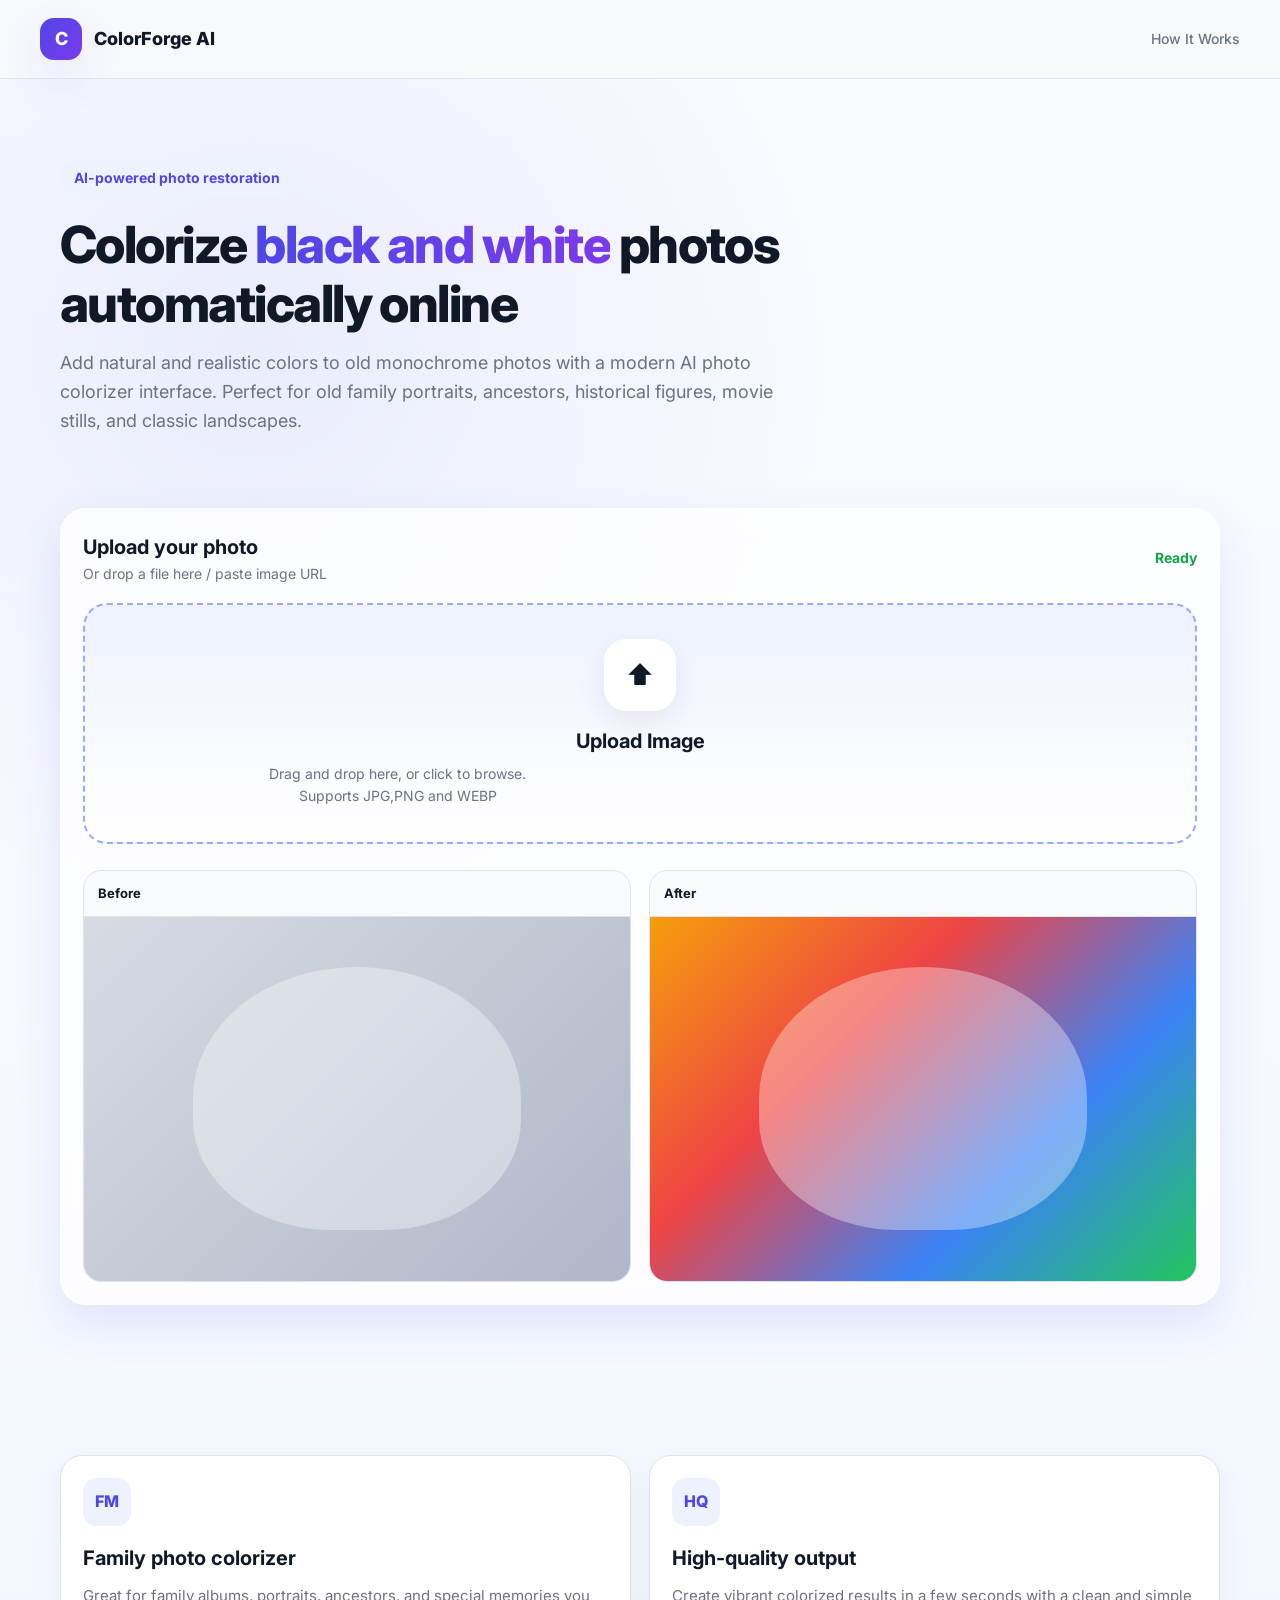
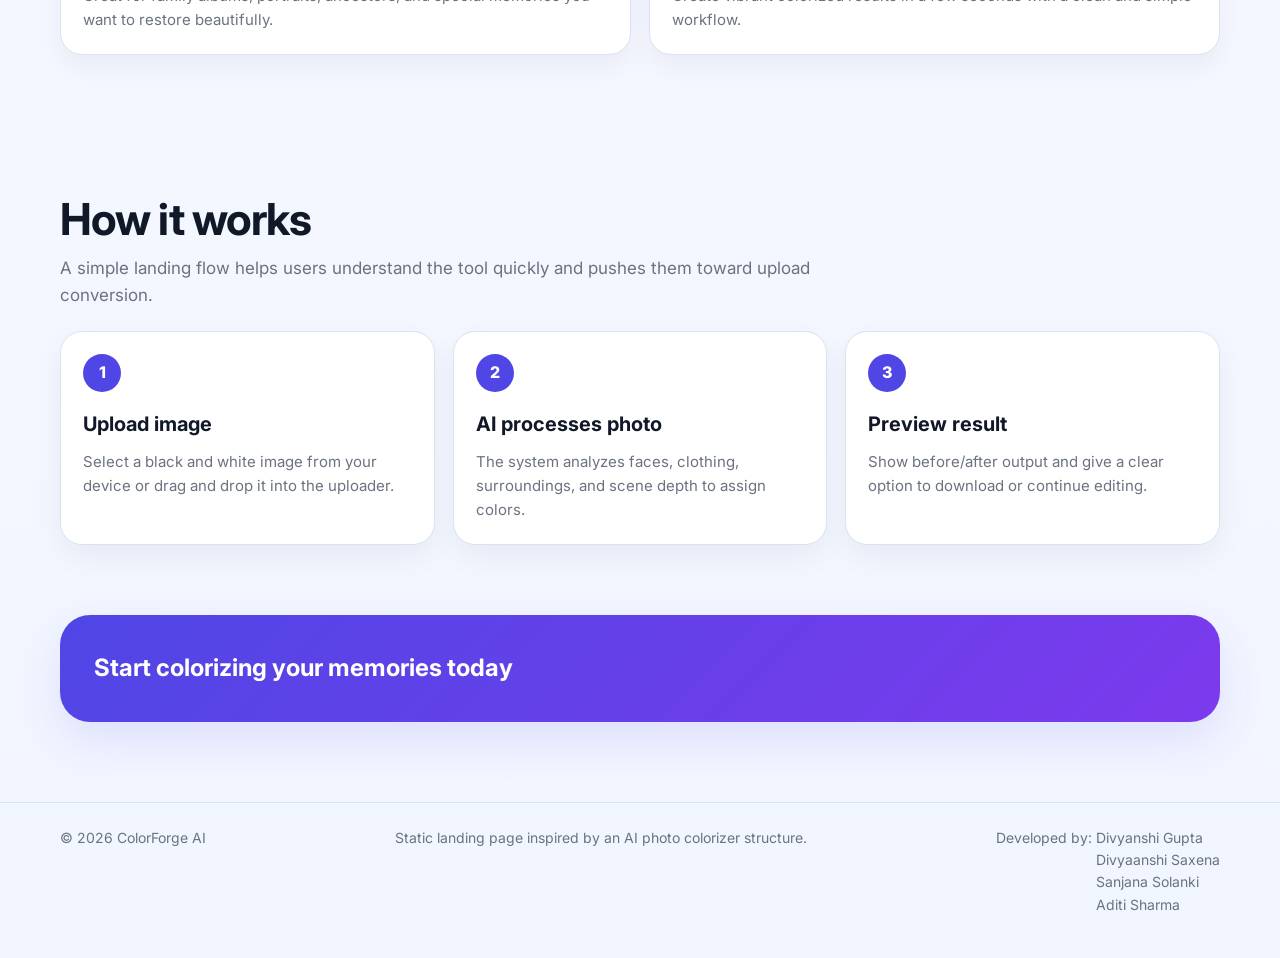
==== Frontend/frontend1.html @ d3a46059 "renamed folder" ====
<!DOCTYPE html>
<html lang="en" data-theme="light">
<head>
  <meta charset="UTF-8" />
 <meta name="viewport" content="width=device-width, initial-scale=1.0">
  <title>AI Photo Colorizer</title>

  <link rel="preconnect" href="https://fonts.googleapis.com">
  <link rel="preconnect" href="https://fonts.gstatic.com" crossorigin>
  <link href="https://fonts.googleapis.com/css2?family=Inter:wght@400;500;600;700;800&display=swap" rel="stylesheet">

  <style>
    :root {
      --bg: #f7f9fc;
      --card: #ffffff;
      --soft: #eef2ff;
      --text: #111827;
      --muted: #6b7280;
      --border: #dbe3ef;
      --primary: #4f46e5;
      --primary-dark: #4338ca;
      --success: #16a34a;
      --radius: 18px;
      --shadow: 0 18px 45px rgba(79, 70, 229, 0.12);
      --container: 1180px;
    }

    * {
      box-sizing: border-box;
      margin: 0;
      padding: 0;
    }

    html {
      scroll-behavior: smooth;
    }

    body {
      font-family: "Inter", sans-serif;
        background: linear-gradient(180deg, #f9fbff 0%, #f1f5ff 100%);
      color: var(--text);
      line-height: 1.6;
    }

    img {
      max-width: 100%;
      display: block;
    }

    a {
      text-decoration: none;
      color: inherit;
    }

   .container{
  width: 100%;
  max-width: 1200px;
  margin: 0 auto;
  padding: 0 20px;
}
    .navbar {
      position: sticky;
      top: 0;
      z-index: 50;
      background: rgba(247, 249, 252, 0.88);
      backdrop-filter: blur(14px);
      border-bottom: 1px solid rgba(219, 227, 239, 0.8);
    }

    .nav-inner {
      display: flex;
      align-items: center;
      justify-content: space-between;
      padding: 18px 0;
      gap: 20px;
    }

    .logo {
      display: flex;
      align-items: center;
      gap: 12px;
      font-weight: 800;
      font-size: 18px;
    }

    .logo-badge {
      width: 42px;
      height: 42px;
      border-radius: 14px;
      background: linear-gradient(135deg, #4f46e5, #7c3aed);
      color: white;
      display: grid;
      place-items: center;
      box-shadow: var(--shadow);
    }

    .nav-links {
      display: flex;
      gap: 24px;
      color: var(--muted);
      font-size: 14px;
      font-weight: 500;
    }

    .nav-btn {
      background: var(--primary);
      color: white;
      padding: 12px 18px;
      border-radius: 999px;
      font-weight: 700;
      border: none;
      cursor: pointer;
    }
    .hero {
  padding: 100px 0 80px;
  background: radial-gradient(circle at 20% 20%, rgba(79,70,229,0.08), transparent 40%);
  width:100%;
}
.upload-card {
  width: 100%;
}



    .hero-grid {
      display: grid;
     grid-template-columns: 1fr;
      gap: 32px;
      align-items: center;
      
    }

    .tag {
      display: inline-flex;
      align-items: center;
      gap: 8px;
      background: var(--soft);
      color: var(--primary);
      padding: 8px 14px;
      border-radius: 999px;
      font-weight: 700;
      font-size: 14px;
    }

   h1 {
   font-size: clamp(36px, 4vw, 52px);
  font-weight: 800;
  letter-spacing: -0.03em;
  line-height: 1.15;
  margin: 18px 0 16px;
  max-width: 28ch;   /* was 20ch → now more natural */
}
.hero-grid > div:first-child {
  margin-top: -20px;
}
 h1 span {
  background: linear-gradient(90deg, #4f46e5, #7c3aed);
  -webkit-background-clip: text;
  -webkit-text-fill-color: transparent;
}
    .hero p {
      color: var(--muted);
      font-size: 18px;
      max-width: 65ch;
    }


    .btn {
      padding: 14px 22px;
      border-radius: 999px;
      font-weight: 700;
      border: none;
      cursor: pointer;
      transition: 0.2s ease;
    }

    .btn-primary {
      background: var(--primary);
      color: white;
      box-shadow: var(--shadow);
    }

    .btn-primary:hover {
      background: var(--primary-dark);
    }

    .btn-secondary {
      background: white;
      color: var(--text);
      border: 1px solid var(--border);
    }

    .upload-card {
      background: rgba(255,255,255,0.75);
      backdrop-filter: blur(14px);
      border: 1px solid rgba(255,255,255,0.4);  
      border-radius: 26px;
      padding: 22px;
      box-shadow: var(--shadow);
      margin-top: 40px;
       width: 100%;
    }

    .upload-head {
      display: flex;
      justify-content: space-between;
      align-items: center;
      margin-bottom: 18px;
      gap: 12px;
    }

    .upload-head h3 {
      font-size: 20px;
    }

    .status {
      color: var(--success);
      font-weight: 700;
      font-size: 14px;
    }

    .dropzone {
      border: 2px dashed #9aa8ff;
      border-radius: 24px;
      padding: 34px 20px;
      text-align: center;
      background: linear-gradient(180deg, #eef2ff 0%, #ffffff 100%);
      cursor: pointer;
      transition: 0.2s ease;
    }

    .dropzone:hover {
      transform: translateY(-2px);
    }

    .drop-icon {
      width: 72px;
      height: 72px;
      border-radius: 22px;
      display: grid;
      place-items: center;
      background: white;
      box-shadow: 0 10px 30px rgba(17, 24, 39, 0.08);
      margin: 0 auto 14px;
      font-size: 28px;
    }

    .dropzone strong {
      display: block;
      font-size: 20px;
      margin-bottom: 6px;
    }

    .dropzone p {
      color: var(--muted);
      font-size: 14px;
    }

    .demo-links {
      margin-top: 16px;
      color: var(--muted);
      font-size: 14px;
    }


    .compare {
  display: grid;
  grid-template-columns: 1fr 1fr;
  gap: 18px;
  margin-top: 26px;
}

    .compare-box {
      background: #f8fafc;
      border: 1px solid var(--border);
      border-radius: 18px;
      overflow: hidden;
    }

    .compare-box .label {
      padding: 12px 14px;
      font-size: 13px;
      font-weight: 700;
      border-bottom: 1px solid var(--border);
    }

    .art {
  aspect-ratio: 3/2;   /* bigger height */
  min-height: 220px;   /* force size */
  position: relative;
}

    .art.before {
      background: linear-gradient(135deg, #d7dbe2, #adb7c8);
    }

    .art.after {
      background: linear-gradient(135deg, #f59e0b, #ef4444 35%, #3b82f6 68%, #22c55e);
    }

    .art::before {
      content: "";
      position: absolute;
      inset: 14% 20%;
      border-radius: 50% 50% 42% 42%;
      background: rgba(255, 255, 255, 0.35);
    }

    .section {
      padding: 70px 0;
    }

    .section-title {
      margin-bottom: 22px;
      max-width: 760px;
    }

    .section-title h2 {
      font-size: clamp(30px, 4vw, 44px);
      line-height: 1.1;
      letter-spacing: -0.02em;
      margin-bottom: 12px;
    }

    .section-title p {
      color: var(--muted);
      font-size: 17px;
    }

    .grid-3 {
      display: grid;
      grid-template-columns: repeat(3, 1fr);
      gap: 18px;
    }

    .grid-2 {
      display: grid;
      grid-template-columns: repeat(2, 1fr);
      gap: 18px;
    }

    .card {
      background: white;
      border: 1px solid var(--border);
      border-radius: 22px;
      padding: 22px;
      box-shadow: 0 12px 30px rgba(17, 24, 39, 0.05);
    }

    .card-icon {
      width: 48px;
      height: 48px;
      border-radius: 14px;
      background: var(--soft);
      color: var(--primary);
      display: grid;
      place-items: center;
      font-weight: 800;
      margin-bottom: 16px;
    }

    .card h3 {
      margin-bottom: 10px;
      font-size: 20px;
    }

    .card p {
      color: var(--muted);
      font-size: 15px;
    }

    .steps .step-no {
      width: 38px;
      height: 38px;
      border-radius: 50%;
      display: grid;
      place-items: center;
      background: var(--primary);
      color: white;
      font-weight: 800;
      margin-bottom: 16px;
    }

    .cta {
      padding-bottom: 80px;
    }

    .cta-box {
      background: linear-gradient(135deg, #4f46e5, #7c3aed);
      color: white;
      padding: 34px;
      border-radius: 30px;
      display: flex;
      align-items: center;
      justify-content: space-between;
      gap: 18px;
      box-shadow: var(--shadow);
    }
    .cta-box p {
      color: rgba(255,255,255,0.88);
      margin-top: 10px;
      max-width: 58ch;
    }

    .cta-box .btn-secondary {
      background: white;
      border: none;
    }

    footer {
      border-top: 1px solid var(--border);
      padding: 24px 0 42px;
      color: var(--muted);
      font-size: 14px;
    }

    .footer-inner {
      display: flex;
      justify-content: space-between;
      gap: 16px;
      flex-wrap: wrap;
    }

    @media (max-width: 980px) {
      .grid-3,
      .grid-2,
      .compare,
      .cta-box,
      .hero-grid{
        grid-template-columns: 1fr;
        flex-direction: column;
        align-items: flex-start;
      }

      .nav-links {
        display: none;
      }

      h1 {
        max-width: 100%;
      }
    }

    @media (max-width: 640px) {
      .hero {
        padding-top: 48px;
      }

      .hero-actions .btn,
      .nav-btn {
        width: 100%;
        text-align: center;
      }

      .upload-card {
        padding: 16px;
      }

      .dropzone {
        padding: 24px 16px;
      }
      .hero-container{
  width:100%;
  max-width:1180px;
  margin-inline:auto;
  padding-inline:16px;
}
.compare-box {
  background: #f8fafc;
  border: 1px solid var(--border);
  border-radius: 18px;
  overflow: hidden;
  padding: 6px;
}
.dropzone:hover {
  transform: translateY(-3px) scale(1.01);
  box-shadow: 0 12px 30px rgba(79,70,229,0.15);
}
.compare {
  width: 100%;
}
.upload-card {
  margin-top: 40px;
}
.hero-grid {
  text-align: center;
}
    }
  </style>
</head>
<body>

  <header class="navbar">
    <div class="container nav-inner">
      <div class="logo">
        <div class="logo-badge">C</div>
        <div>ColorForge AI</div>
      </div>

      <nav class="nav-links">
        <a href="#how">How It Works</a>
      </nav>

     
    </div>
  </header>

  <main>
    <section class="hero">
      <div class="container hero-grid">
        <div>
          <div class="tag">AI-powered photo restoration</div>
         <h1>
  Colorize <span>black and white</span> photos automatically online
</h1>
          <p>
            Add natural and realistic colors to old monochrome photos with a modern AI photo colorizer interface.
            Perfect for old family portraits, ancestors, historical figures, movie stills, and classic landscapes.
          </p>

         
        </div>

        <div class="upload-card" id="upload">
          <div class="upload-head">
            <div>
              <h3>Upload your photo</h3>
              <p style="color: var(--muted); font-size: 14px;">Or drop a file here / paste image URL</p>
            </div>
            <div class="status" id="statusText">Ready</div>
          </div>

          <div class="dropzone" id="dropzone">
            <div class="drop-icon">⬆</div>
            <strong>Upload Image</strong>
            <p>Drag and drop here, or click to browse.</p>
            <p>Supports JPG,PNG and WEBP</p>
            <input type="file" id="fileInput" accept="image/*" hidden />
          </div>

         

          <div class="compare">
            <div class="compare-box">
              <div class="label">Before</div>
              <div class="art before"></div>
            </div>
            <div class="compare-box">
              <div class="label">After</div>
              <div class="art after"></div>
            </div>
          </div>
        </div>
      </div>
    </section>

    <section class="section">
      <div class="container">
        <div class="grid-2">
          <div class="card">
            <div class="card-icon">FM</div>
            <h3>Family photo colorizer</h3>
            <p>
              Great for family albums, portraits, ancestors, and special memories you want to restore beautifully.
            </p>
          </div>

          <div class="card">
            <div class="card-icon">HQ</div>
            <h3>High-quality output</h3>
            <p>
              Create vibrant colorized results in a few seconds with a clean and simple workflow.
            </p>
          </div>
        </div>
      </div>
    </section>

    <section class="section steps" id="how">
      <div class="container">
        <div class="section-title">
          <h2>How it works</h2>
          <p>
            A simple landing flow helps users understand the tool quickly and pushes them toward upload conversion.
          </p>
        </div>

        <div class="grid-3">
          <div class="card">
            <div class="step-no">1</div>
            <h3>Upload image</h3>
            <p>Select a black and white image from your device or drag and drop it into the uploader.</p>
          </div>

          <div class="card">
            <div class="step-no">2</div>
            <h3>AI processes photo</h3>
            <p>The system analyzes faces, clothing, surroundings, and scene depth to assign colors.</p>
          </div>

          <div class="card">
            <div class="step-no">3</div>
            <h3>Preview result</h3>
            <p>Show before/after output and give a clear option to download or continue editing.</p>
          </div>
        </div>
      </div>
    </section>

    <section class="cta">
      <div class="container">
        <div class="cta-box">
          <div>
            <h2>Start colorizing your memories today</h2>
          </div> 
        </div>
      </div>
    </section>
  </main>

  <footer>
    <div class="container footer-inner">
      <div>© 2026 ColorForge AI</div>
      <div>Static landing page inspired by an AI photo colorizer structure.</div>
      <div>Developed by: Divyanshi Gupta <br>
        &nbsp; &nbsp; &nbsp; &nbsp; &nbsp; &nbsp;&nbsp;&nbsp;&nbsp;&nbsp;&nbsp;&nbsp;&nbsp;&nbsp;&nbsp;&nbsp;&nbsp;&nbsp;&nbsp; Divyaanshi Saxena<br>
        &nbsp; &nbsp; &nbsp; &nbsp; &nbsp; &nbsp;&nbsp;&nbsp;&nbsp;&nbsp;&nbsp;&nbsp;&nbsp;&nbsp;&nbsp;&nbsp;&nbsp;&nbsp;&nbsp; Sanjana Solanki<br>
        &nbsp; &nbsp; &nbsp; &nbsp; &nbsp; &nbsp;&nbsp;&nbsp;&nbsp;&nbsp;&nbsp;&nbsp;&nbsp;&nbsp;&nbsp;&nbsp;&nbsp;&nbsp;&nbsp; Aditi Sharma<br>
        
       
      </div>
    </div>
  </footer>

  <script>
    const dropzone = document.getElementById("dropzone");
    const fileInput = document.getElementById("fileInput");
    const statusText = document.getElementById("statusText");

    dropzone.addEventListener("click", () => fileInput.click());

    fileInput.addEventListener("change", () => {
      const file = fileInput.files[0];
      if (file) {
        statusText.textContent = "Selected: " + file.name;
      }
    });

    ["dragenter", "dragover"].forEach(eventName => {
      dropzone.addEventListener(eventName, e => {
        e.preventDefault();
        dropzone.style.borderColor = "#4f46e5";
      });
    });

    ["dragleave", "drop"].forEach(eventName => {
      dropzone.addEventListener(eventName, e => {
        e.preventDefault();
        dropzone.style.borderColor = "#9aa8ff";
      });
    });

    dropzone.addEventListener("drop", e => {
      const files = e.dataTransfer.files;
      if (files.length > 0) {
        fileInput.files = files;
        statusText.textContent = "Selected: " + files[0].name;
      }
    });
  </script>
</body>
</html>
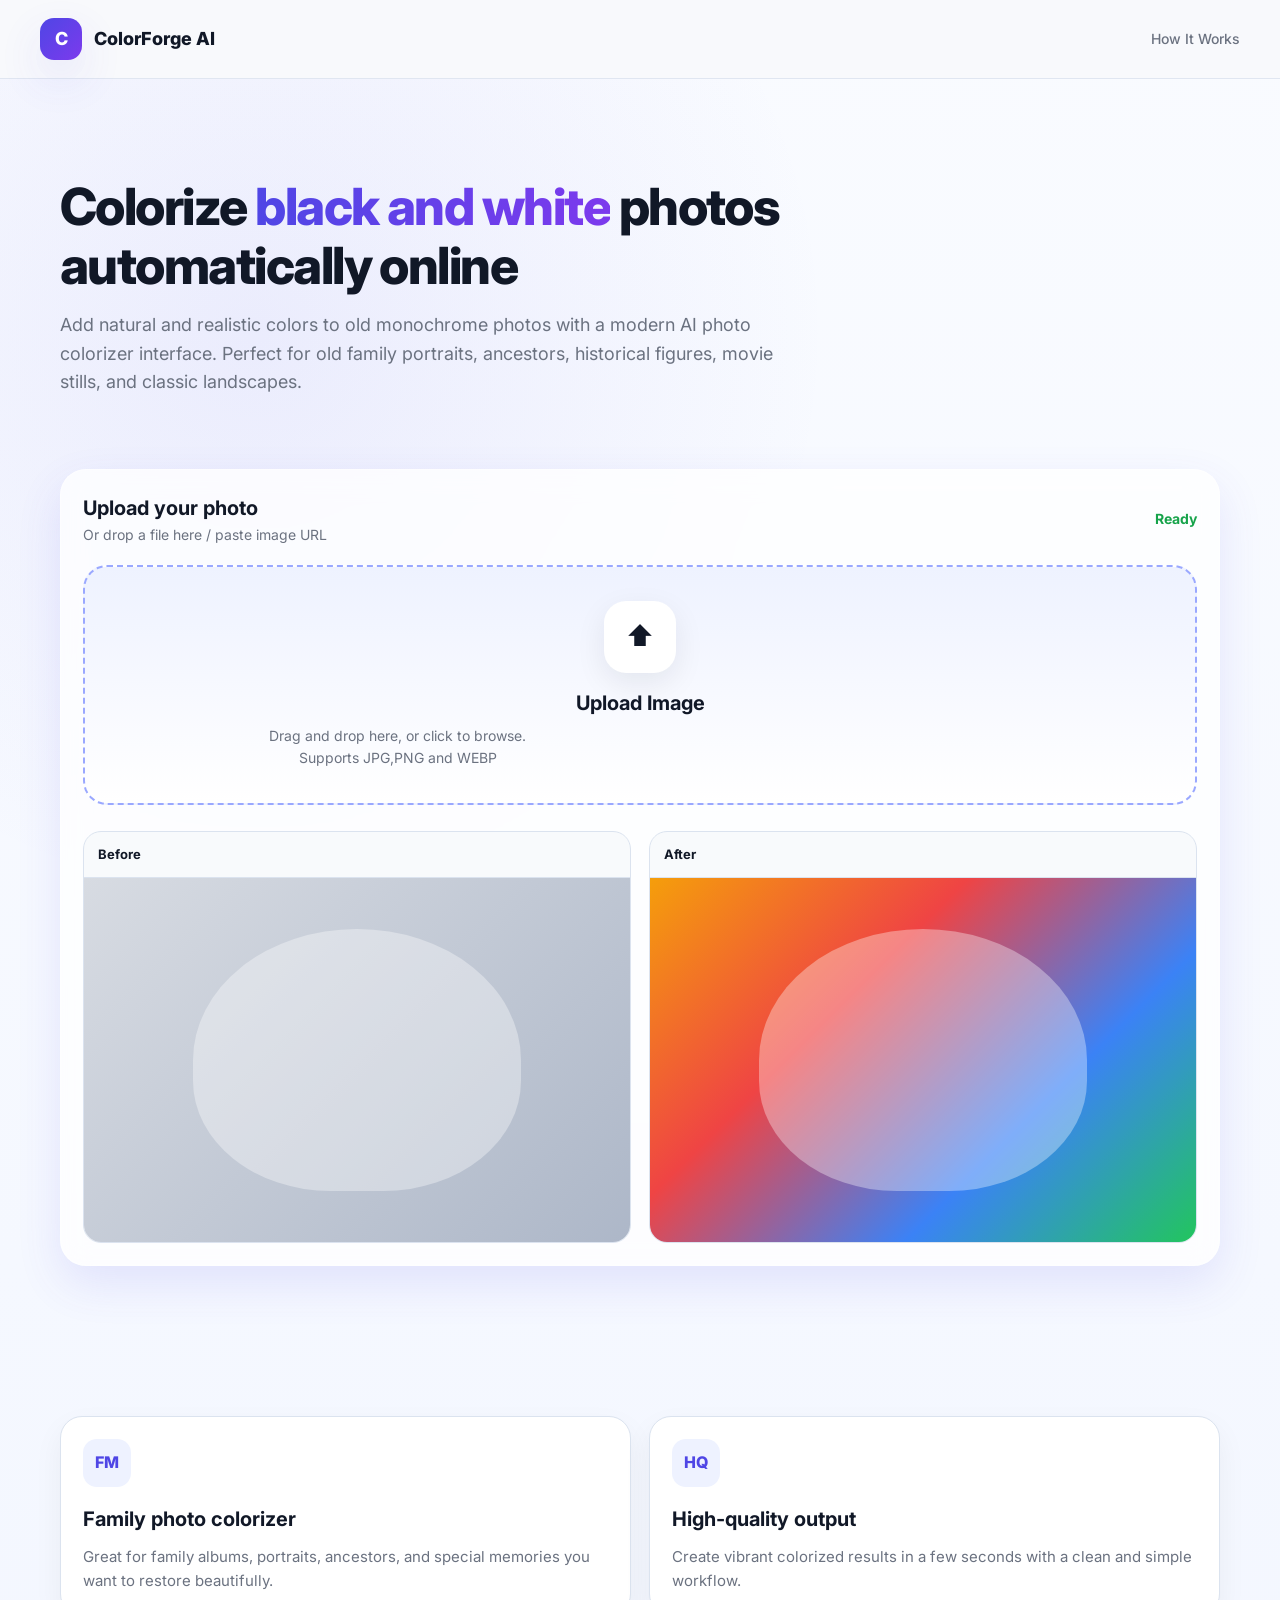
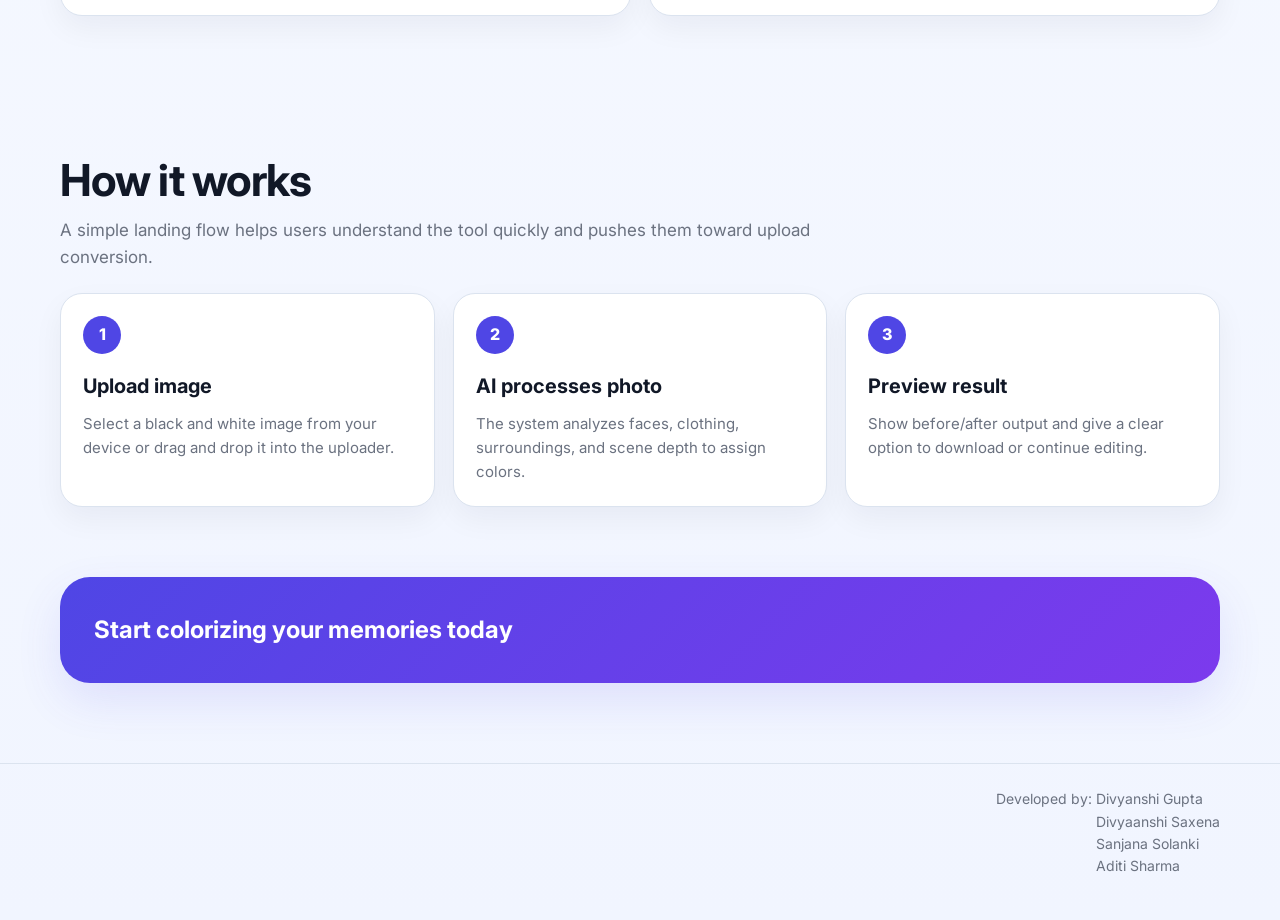
==== commit 41de2006: "Refactor CSS styles and improve HTML structure" ====
--- a/Frontend/frontend1.html
+++ b/Frontend/frontend1.html
@@ -37,7 +37,7 @@
 
     body {
       font-family: "Inter", sans-serif;
-        background: linear-gradient(180deg, #f9fbff 0%, #f1f5ff 100%);
+      background: linear-gradient(180deg, #f9fbff 0%, #f1f5ff 100%);
       color: var(--text);
       line-height: 1.6;
     }
@@ -52,12 +52,12 @@
       color: inherit;
     }
 
-   .container{
-  width: 100%;
-  max-width: 1200px;
-  margin: 0 auto;
-  padding: 0 20px;
-}
+    .container{
+      width: 100%;
+      max-width: 1200px;
+      margin: 0 auto;
+      padding: 0 20px;
+    }
     .navbar {
       position: sticky;
       top: 0;
@@ -112,22 +112,20 @@
       cursor: pointer;
     }
     .hero {
-  padding: 100px 0 80px;
-  background: radial-gradient(circle at 20% 20%, rgba(79,70,229,0.08), transparent 40%);
-  width:100%;
-}
-.upload-card {
-  width: 100%;
-}
-
-
+      padding: 100px 0 80px;
+      background: radial-gradient(circle at 20% 20%, rgba(79,70,229,0.08), transparent 40%);
+      width:100%;
+    }
+    .upload-card {
+      width: 100%;
+    }
 
     .hero-grid {
       display: grid;
-     grid-template-columns: 1fr;
+      grid-template-columns: 1fr;
       gap: 32px;
       align-items: center;
-      
+
     }
 
     .tag {
@@ -142,28 +140,27 @@
       font-size: 14px;
     }
 
-   h1 {
-   font-size: clamp(36px, 4vw, 52px);
-  font-weight: 800;
-  letter-spacing: -0.03em;
-  line-height: 1.15;
-  margin: 18px 0 16px;
-  max-width: 28ch;   /* was 20ch → now more natural */
-}
-.hero-grid > div:first-child {
-  margin-top: -20px;
-}
- h1 span {
-  background: linear-gradient(90deg, #4f46e5, #7c3aed);
-  -webkit-background-clip: text;
-  -webkit-text-fill-color: transparent;
-}
+    h1 {
+      font-size: clamp(36px, 4vw, 52px);
+      font-weight: 800;
+      letter-spacing: -0.03em;
+      line-height: 1.15;
+      margin: 18px 0 16px;
+      max-width: 28ch;   /* was 20ch → now more natural */
+    }
+    .hero-grid > div:first-child {
+      margin-top: -20px;
+    }
+    h1 span {
+      background: linear-gradient(90deg, #4f46e5, #7c3aed);
+      -webkit-background-clip: text;
+      -webkit-text-fill-color: transparent;
+    }
     .hero p {
       color: var(--muted);
       font-size: 18px;
       max-width: 65ch;
     }
-
 
     .btn {
       padding: 14px 22px;
@@ -193,12 +190,12 @@
     .upload-card {
       background: rgba(255,255,255,0.75);
       backdrop-filter: blur(14px);
-      border: 1px solid rgba(255,255,255,0.4);  
+      border: 1px solid rgba(255,255,255,0.4);
       border-radius: 26px;
       padding: 22px;
       box-shadow: var(--shadow);
       margin-top: 40px;
-       width: 100%;
+      width: 100%;
     }
 
     .upload-head {
@@ -264,11 +261,11 @@
 
 
     .compare {
-  display: grid;
-  grid-template-columns: 1fr 1fr;
-  gap: 18px;
-  margin-top: 26px;
-}
+      display: grid;
+      grid-template-columns: 1fr 1fr;
+      gap: 18px;
+      margin-top: 26px;
+    }
 
     .compare-box {
       background: #f8fafc;
@@ -285,10 +282,10 @@
     }
 
     .art {
-  aspect-ratio: 3/2;   /* bigger height */
-  min-height: 220px;   /* force size */
-  position: relative;
-}
+      aspect-ratio: 3/2;   /* bigger height */
+      min-height: 220px;   /* force size */
+      position: relative;
+    }
 
     .art.before {
       background: linear-gradient(135deg, #d7dbe2, #adb7c8);
@@ -298,7 +295,7 @@
       background: linear-gradient(135deg, #f59e0b, #ef4444 35%, #3b82f6 68%, #22c55e);
     }
 
-    .art::before {
+    .art.empty::before {
       content: "";
       position: absolute;
       inset: 14% 20%;
@@ -416,7 +413,7 @@
 
     .footer-inner {
       display: flex;
-      justify-content: space-between;
+      justify-content: right;
       gap: 16px;
       flex-wrap: wrap;
     }
@@ -460,31 +457,31 @@
         padding: 24px 16px;
       }
       .hero-container{
-  width:100%;
-  max-width:1180px;
-  margin-inline:auto;
-  padding-inline:16px;
-}
-.compare-box {
-  background: #f8fafc;
-  border: 1px solid var(--border);
-  border-radius: 18px;
-  overflow: hidden;
-  padding: 6px;
-}
-.dropzone:hover {
-  transform: translateY(-3px) scale(1.01);
-  box-shadow: 0 12px 30px rgba(79,70,229,0.15);
-}
-.compare {
-  width: 100%;
-}
-.upload-card {
-  margin-top: 40px;
-}
-.hero-grid {
-  text-align: center;
-}
+        width:100%;
+        max-width:1180px;
+        margin-inline:auto;
+        padding-inline:16px;
+      }
+      .compare-box {
+        background: #f8fafc;
+        border: 1px solid var(--border);
+        border-radius: 18px;
+        overflow: hidden;
+        padding: 6px;
+      }
+      .dropzone:hover {
+        transform: translateY(-3px) scale(1.01);
+        box-shadow: 0 12px 30px rgba(79,70,229,0.15);
+      }
+      .compare {
+        width: 100%;
+      }
+      .upload-card {
+        margin-top: 40px;
+      }
+      .hero-grid {
+        text-align: center;
+      }
     }
   </style>
 </head>
@@ -501,7 +498,6 @@
         <a href="#how">How It Works</a>
       </nav>
 
-     
     </div>
   </header>
 
@@ -509,16 +505,11 @@
     <section class="hero">
       <div class="container hero-grid">
         <div>
-          <div class="tag">AI-powered photo restoration</div>
-         <h1>
-  Colorize <span>black and white</span> photos automatically online
-</h1>
+          <h1>Colorize <span>black and white</span> photos automatically online</h1>
           <p>
             Add natural and realistic colors to old monochrome photos with a modern AI photo colorizer interface.
             Perfect for old family portraits, ancestors, historical figures, movie stills, and classic landscapes.
           </p>
-
-         
         </div>
 
         <div class="upload-card" id="upload">
@@ -538,16 +529,14 @@
             <input type="file" id="fileInput" accept="image/*" hidden />
           </div>
 
-         
-
           <div class="compare">
             <div class="compare-box">
               <div class="label">Before</div>
-              <div class="art before"></div>
+              <div class="art before empty"></div>
             </div>
             <div class="compare-box">
               <div class="label">After</div>
-              <div class="art after"></div>
+              <div class="art after empty"></div>
             </div>
           </div>
         </div>
@@ -612,7 +601,7 @@
         <div class="cta-box">
           <div>
             <h2>Start colorizing your memories today</h2>
-          </div> 
+          </div>
         </div>
       </div>
     </section>
@@ -620,14 +609,10 @@
 
   <footer>
     <div class="container footer-inner">
-      <div>© 2026 ColorForge AI</div>
-      <div>Static landing page inspired by an AI photo colorizer structure.</div>
       <div>Developed by: Divyanshi Gupta <br>
         &nbsp; &nbsp; &nbsp; &nbsp; &nbsp; &nbsp;&nbsp;&nbsp;&nbsp;&nbsp;&nbsp;&nbsp;&nbsp;&nbsp;&nbsp;&nbsp;&nbsp;&nbsp;&nbsp; Divyaanshi Saxena<br>
         &nbsp; &nbsp; &nbsp; &nbsp; &nbsp; &nbsp;&nbsp;&nbsp;&nbsp;&nbsp;&nbsp;&nbsp;&nbsp;&nbsp;&nbsp;&nbsp;&nbsp;&nbsp;&nbsp; Sanjana Solanki<br>
         &nbsp; &nbsp; &nbsp; &nbsp; &nbsp; &nbsp;&nbsp;&nbsp;&nbsp;&nbsp;&nbsp;&nbsp;&nbsp;&nbsp;&nbsp;&nbsp;&nbsp;&nbsp;&nbsp; Aditi Sharma<br>
-        
-       
       </div>
     </div>
   </footer>
@@ -639,12 +624,53 @@
 
     dropzone.addEventListener("click", () => fileInput.click());
 
-    fileInput.addEventListener("change", () => {
+    fileInput.addEventListener("change", async () => {
       const file = fileInput.files[0];
-      if (file) {
-        statusText.textContent = "Selected: " + file.name;
-      }
+
+      if (!file) {
+        statusText.textContent = "No file selected";
+        return;
+      }
+
+  // ✅ Show selected file immediately
+  statusText.textContent = "Selected: " + file.name;
+
+  // ✅ Show BEFORE image
+    const beforeBox = document.querySelector(".art.before");
+    beforeBox.style.background =
+       `url(${URL.createObjectURL(file)}) center/cover no-repeat`;
+    beforeBox.classList.remove("empty");
+
+  const formData = new FormData();
+  formData.append("image", file);
+
+  try {
+    statusText.textContent = "Uploading...";
+
+    const response = await fetch("http://127.0.0.1:5000/colorize", {
+      method: "POST",
+      body: formData
     });
+
+    if (!response.ok) {
+      throw new Error("Server error");
+    }
+
+    const blob = await response.blob();
+    const imageURL = URL.createObjectURL(blob);
+
+    // ✅ Show AFTER image
+    const afterBox = document.querySelector(".art.after");
+    afterBox.style.background =
+      `url(${imageURL}) center/cover no-repeat`;
+    afterBox.classList.remove("empty");
+
+    statusText.textContent = "Done!";
+  } catch (error) {
+    statusText.textContent = "Error (backend probably not running)";
+    console.error(error);
+  }
+});
 
     ["dragenter", "dragover"].forEach(eventName => {
       dropzone.addEventListener(eventName, e => {
@@ -669,4 +695,4 @@
     });
   </script>
 </body>
-</html>+</html>
